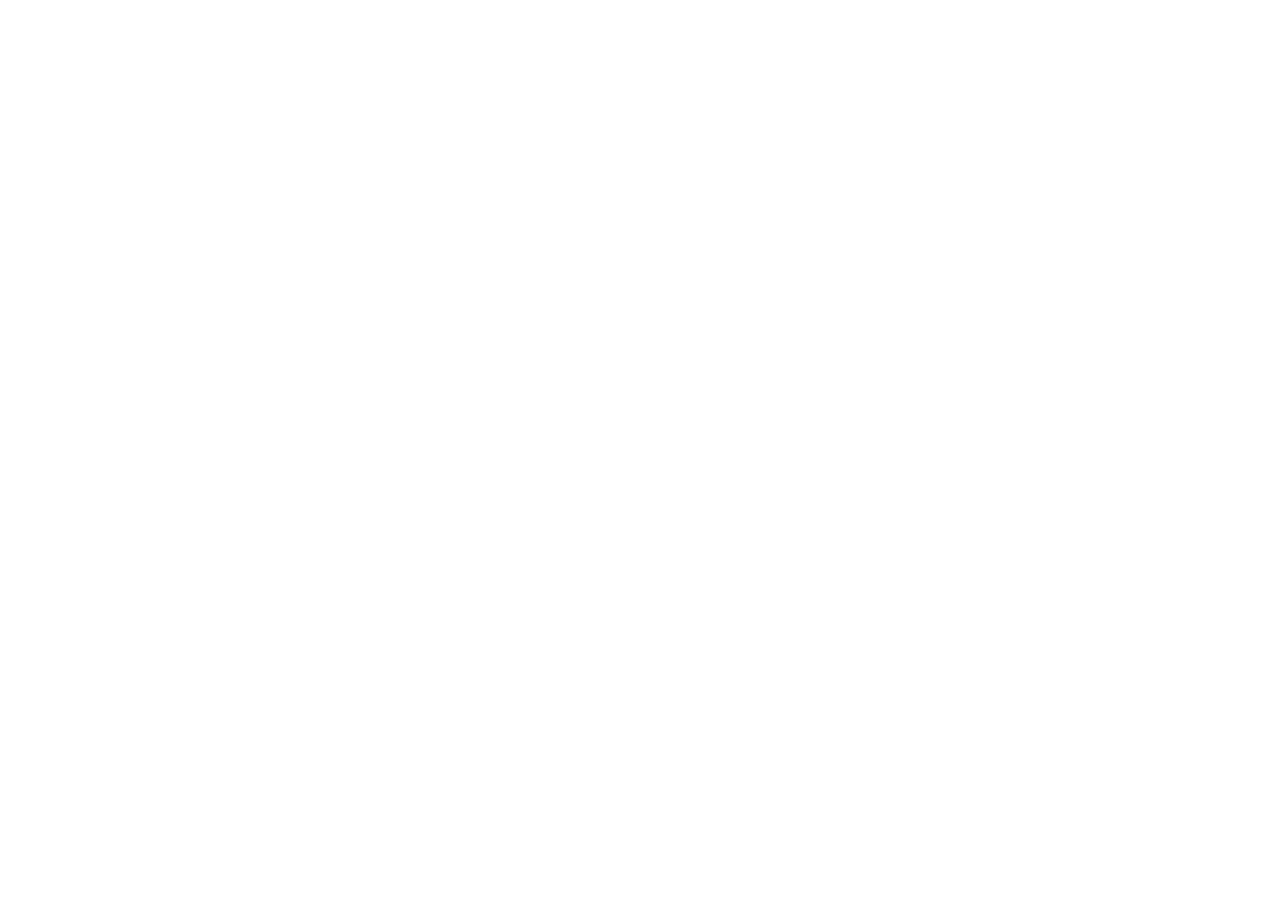
==== index.html @ dc14fb03 "feat: initialize project scaffold for Yadde Technologies Set up the project structure using Vite, Re" ====
<!doctype html>
<html lang="en" class="scroll-smooth">
  <head>
    <meta charset="UTF-8" />
    <meta name="viewport" content="width=device-width, initial-scale=1.0" />
    <title>Yadde Technologies | Software &amp; Digital Solutions</title>
    <meta name="description" content="Yadde Technologies is a software and technology company developing and publishing its own digital products and applications." />
    <meta name="keywords" content="YADDE TECHNOLOGIES, Yadde Technologies, software company, digital solutions, mobile applications, Android developer, software publisher" />
    <meta name="author" content="Yadde Technologies" />
    <meta name="robots" content="index, follow" />
    <link rel="canonical" href="https://yaddetechnologies.in/" />
    
    <!-- Open Graph / Facebook -->
    <meta property="og:type" content="website" />
    <meta property="og:url" content="https://yaddetechnologies.in/" />
    <meta property="og:title" content="Yadde Technologies | Software &amp; Digital Solutions" />
    <meta property="og:description" content="Yadde Technologies is a software and technology company developing and publishing its own digital products and applications." />
    <meta property="og:site_name" content="Yadde Technologies" />

    <!-- Twitter Card -->
    <meta name="twitter:card" content="summary_large_image" />
    <meta name="twitter:title" content="Yadde Technologies | Software &amp; Digital Solutions" />
    <meta name="twitter:description" content="Yadde Technologies is a software and technology company developing and publishing its own digital products and applications." />

    <!-- Favicon -->
    <link rel="icon" type="image/svg+xml" href="/favicon.svg" />

    <!-- Google Fonts: Plus Jakarta Sans & JetBrains Mono -->
    <link rel="preconnect" href="https://fonts.googleapis.com" />
    <link rel="preconnect" href="https://fonts.gstatic.com" crossorigin />
    <link href="https://fonts.googleapis.com/css2?family=Plus+Jakarta+Sans:wght@400;500;600;700;800&family=JetBrains+Mono:wght@400;500;600&display=swap" rel="stylesheet" />

    <!-- Structured Data (Schema.org Organization for Search Engines & Verification) -->
    <script type="application/ld+json">
    {
      "@context": "https://schema.org",
      "@type": "Organization",
      "name": "Yadde Technologies",
      "legalName": "Yadde Technologies",
      "url": "https://yaddetechnologies.in/",
      "logo": "https://yaddetechnologies.in/favicon.svg",
      "description": "Yadde Technologies is a software and technology company developing and publishing its own digital products and applications."
    }
    </script>
  </head>
  <body class="bg-slate-50 text-slate-900 font-['Plus_Jakarta_Sans',sans-serif] antialiased selection:bg-blue-600 selection:text-white">
    <div id="root"></div>
    <script type="module" src="/src/main.tsx"></script>
  </body>
</html>
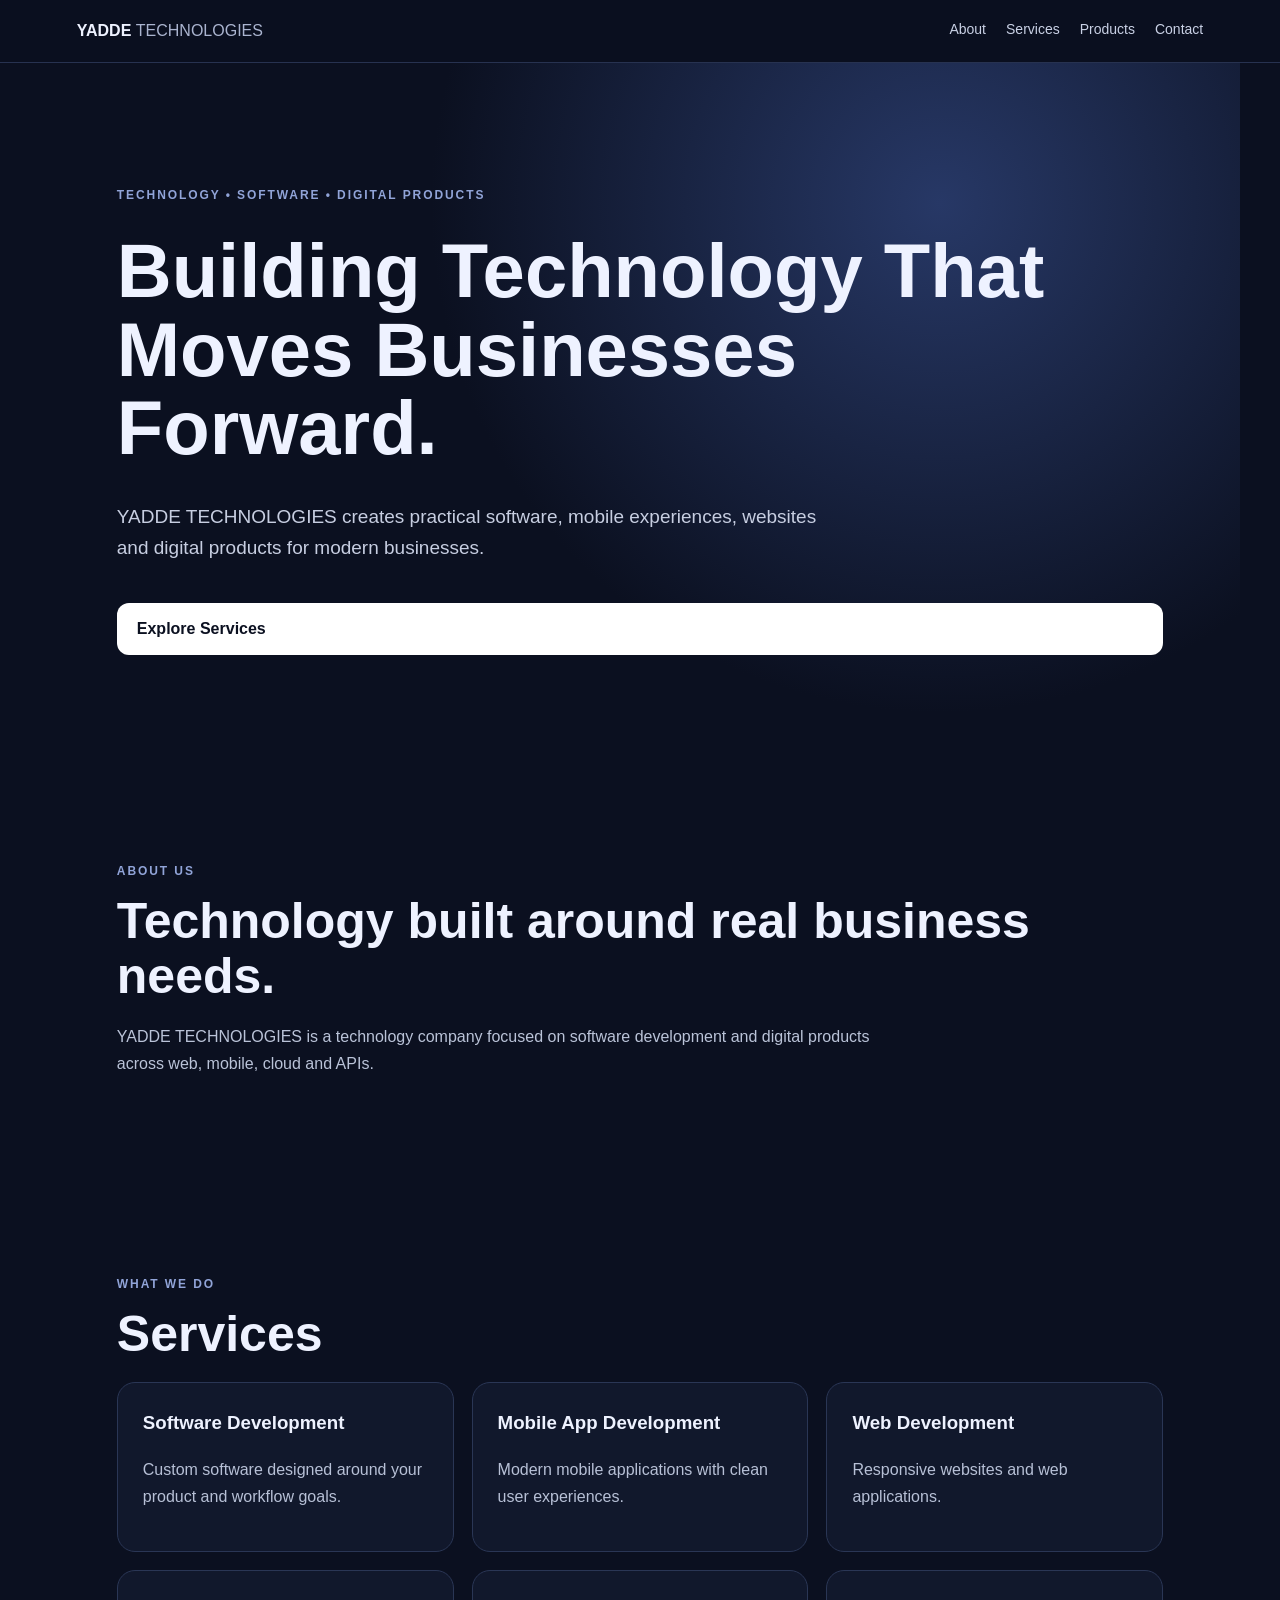
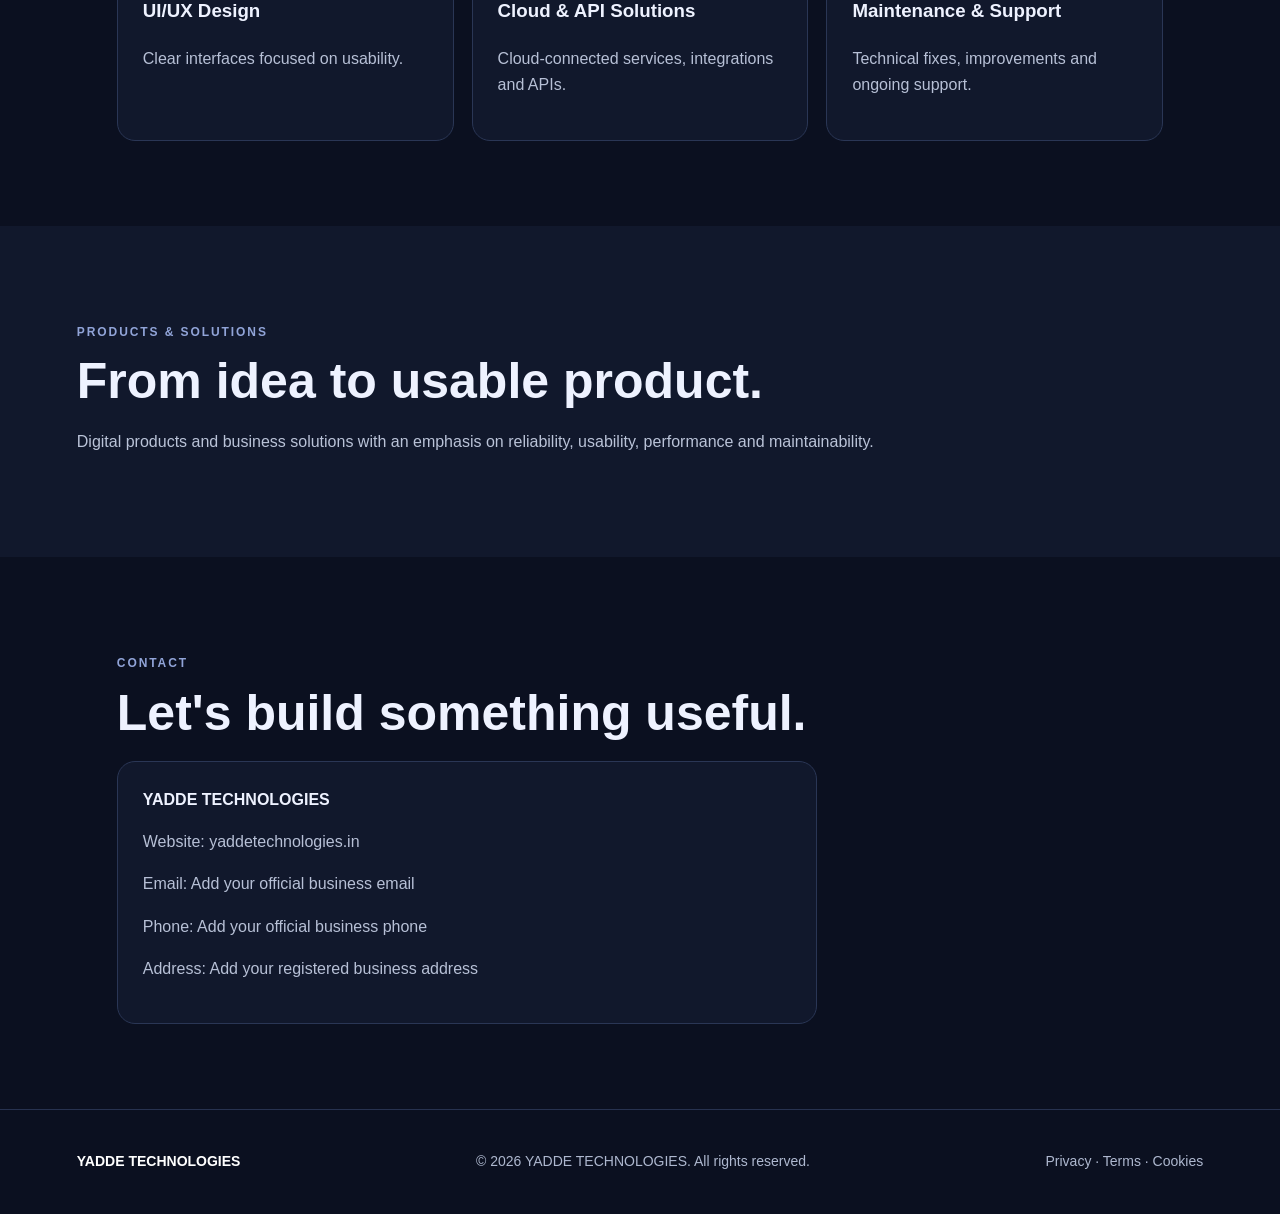
==== commit 1f9c36d8: "Add files via upload" ====
--- a/index.html
+++ b/index.html
@@ -1,50 +1,10 @@
-<!doctype html>
-<html lang="en" class="scroll-smooth">
-  <head>
-    <meta charset="UTF-8" />
-    <meta name="viewport" content="width=device-width, initial-scale=1.0" />
-    <title>Yadde Technologies | Software &amp; Digital Solutions</title>
-    <meta name="description" content="Yadde Technologies is a software and technology company developing and publishing its own digital products and applications." />
-    <meta name="keywords" content="YADDE TECHNOLOGIES, Yadde Technologies, software company, digital solutions, mobile applications, Android developer, software publisher" />
-    <meta name="author" content="Yadde Technologies" />
-    <meta name="robots" content="index, follow" />
-    <link rel="canonical" href="https://yaddetechnologies.in/" />
-    
-    <!-- Open Graph / Facebook -->
-    <meta property="og:type" content="website" />
-    <meta property="og:url" content="https://yaddetechnologies.in/" />
-    <meta property="og:title" content="Yadde Technologies | Software &amp; Digital Solutions" />
-    <meta property="og:description" content="Yadde Technologies is a software and technology company developing and publishing its own digital products and applications." />
-    <meta property="og:site_name" content="Yadde Technologies" />
-
-    <!-- Twitter Card -->
-    <meta name="twitter:card" content="summary_large_image" />
-    <meta name="twitter:title" content="Yadde Technologies | Software &amp; Digital Solutions" />
-    <meta name="twitter:description" content="Yadde Technologies is a software and technology company developing and publishing its own digital products and applications." />
-
-    <!-- Favicon -->
-    <link rel="icon" type="image/svg+xml" href="/favicon.svg" />
-
-    <!-- Google Fonts: Plus Jakarta Sans & JetBrains Mono -->
-    <link rel="preconnect" href="https://fonts.googleapis.com" />
-    <link rel="preconnect" href="https://fonts.gstatic.com" crossorigin />
-    <link href="https://fonts.googleapis.com/css2?family=Plus+Jakarta+Sans:wght@400;500;600;700;800&family=JetBrains+Mono:wght@400;500;600&display=swap" rel="stylesheet" />
-
-    <!-- Structured Data (Schema.org Organization for Search Engines & Verification) -->
-    <script type="application/ld+json">
-    {
-      "@context": "https://schema.org",
-      "@type": "Organization",
-      "name": "Yadde Technologies",
-      "legalName": "Yadde Technologies",
-      "url": "https://yaddetechnologies.in/",
-      "logo": "https://yaddetechnologies.in/favicon.svg",
-      "description": "Yadde Technologies is a software and technology company developing and publishing its own digital products and applications."
-    }
-    </script>
-  </head>
-  <body class="bg-slate-50 text-slate-900 font-['Plus_Jakarta_Sans',sans-serif] antialiased selection:bg-blue-600 selection:text-white">
-    <div id="root"></div>
-    <script type="module" src="/src/main.tsx"></script>
-  </body>
-</html>
+<!doctype html><html lang="en"><head><meta charset="utf-8"><meta name="viewport" content="width=device-width,initial-scale=1"><title>YADDE TECHNOLOGIES</title><meta name="description" content="YADDE TECHNOLOGIES — Technology, Software and Digital Products"><link rel="stylesheet" href="style.css"></head><body>
+<header><a class="logo" href="index.html">YADDE <span>TECHNOLOGIES</span></a><nav><a href="#about">About</a><a href="#services">Services</a><a href="#products">Products</a><a href="#contact">Contact</a></nav></header>
+<main>
+<section class="hero"><p class="tag">TECHNOLOGY • SOFTWARE • DIGITAL PRODUCTS</p><h1>Building Technology That Moves Businesses Forward.</h1><p>YADDE TECHNOLOGIES creates practical software, mobile experiences, websites and digital products for modern businesses.</p><a class="button" href="#services">Explore Services</a></section>
+<section id="about"><p class="tag">ABOUT US</p><h2>Technology built around real business needs.</h2><p>YADDE TECHNOLOGIES is a technology company focused on software development and digital products across web, mobile, cloud and APIs.</p></section>
+<section id="services"><p class="tag">WHAT WE DO</p><h2>Services</h2><div class="grid"><article><h3>Software Development</h3><p>Custom software designed around your product and workflow goals.</p></article><article><h3>Mobile App Development</h3><p>Modern mobile applications with clean user experiences.</p></article><article><h3>Web Development</h3><p>Responsive websites and web applications.</p></article><article><h3>UI/UX Design</h3><p>Clear interfaces focused on usability.</p></article><article><h3>Cloud & API Solutions</h3><p>Cloud-connected services, integrations and APIs.</p></article><article><h3>Maintenance & Support</h3><p>Technical fixes, improvements and ongoing support.</p></article></div></section>
+<section id="products" class="alt"><p class="tag">PRODUCTS & SOLUTIONS</p><h2>From idea to usable product.</h2><p>Digital products and business solutions with an emphasis on reliability, usability, performance and maintainability.</p></section>
+<section id="contact"><p class="tag">CONTACT</p><h2>Let's build something useful.</h2><div class="card"><b>YADDE TECHNOLOGIES</b><p>Website: yaddetechnologies.in</p><p>Email: Add your official business email</p><p>Phone: Add your official business phone</p><p>Address: Add your registered business address</p></div></section>
+</main><footer><b>YADDE TECHNOLOGIES</b><span>© 2026 YADDE TECHNOLOGIES. All rights reserved.</span><span><a href="privacy.html">Privacy</a> · <a href="terms.html">Terms</a> · <a href="cookies.html">Cookies</a></span></footer>
+</body></html>
--- a/style.css
+++ b/style.css
@@ -0,0 +1 @@
+*{box-sizing:border-box}html{scroll-behavior:smooth}body{margin:0;background:#0b1020;color:#eef2ff;font-family:Arial,Helvetica,sans-serif;line-height:1.65}a{color:inherit;text-decoration:none}header{position:sticky;top:0;z-index:5;padding:18px 6%;display:flex;justify-content:space-between;gap:20px;background:#0b1020ee;border-bottom:1px solid #273250}.logo{font-weight:800}.logo span{color:#aab4cf;font-weight:500}nav{display:flex;gap:20px;color:#c9d1e5;font-size:14px}.hero{min-height:78vh;padding:100px 6%;display:flex;flex-direction:column;justify-content:center;background:radial-gradient(circle at 75% 20%,#273866,#0b1020 48%)}.hero h1{font-size:clamp(42px,7vw,76px);line-height:1.03;max-width:950px;margin:15px 0}.hero p:not(.tag){max-width:700px;font-size:19px;color:#c7cee1}.tag{letter-spacing:.16em;font-size:12px;font-weight:800;color:#91a4d8}section{max-width:1200px;margin:auto;padding:85px 6%}section.alt{max-width:none;background:#11182c}h2{font-size:clamp(30px,4vw,50px);line-height:1.1;margin:8px 0 20px}section>p:not(.tag){color:#bac3d8;max-width:800px}.button{display:inline-block;margin-top:20px;padding:13px 20px;border-radius:12px;background:#fff;color:#0b1020;font-weight:700}.grid{display:grid;grid-template-columns:repeat(3,1fr);gap:18px}.grid article,.card{padding:25px;border:1px solid #2a3655;border-radius:18px;background:#11182c}.grid h3{margin-top:0}.grid p{color:#b7c0d6}.card{max-width:700px}.card p{color:#b7c0d6}footer{padding:40px 6%;border-top:1px solid #273250;display:flex;justify-content:space-between;gap:20px;flex-wrap:wrap;color:#aeb8cf;font-size:14px}footer b{color:white}@media(max-width:700px){header nav{display:none}.hero{min-height:70vh}.grid{grid-template-columns:1fr}section{padding:65px 6%}}
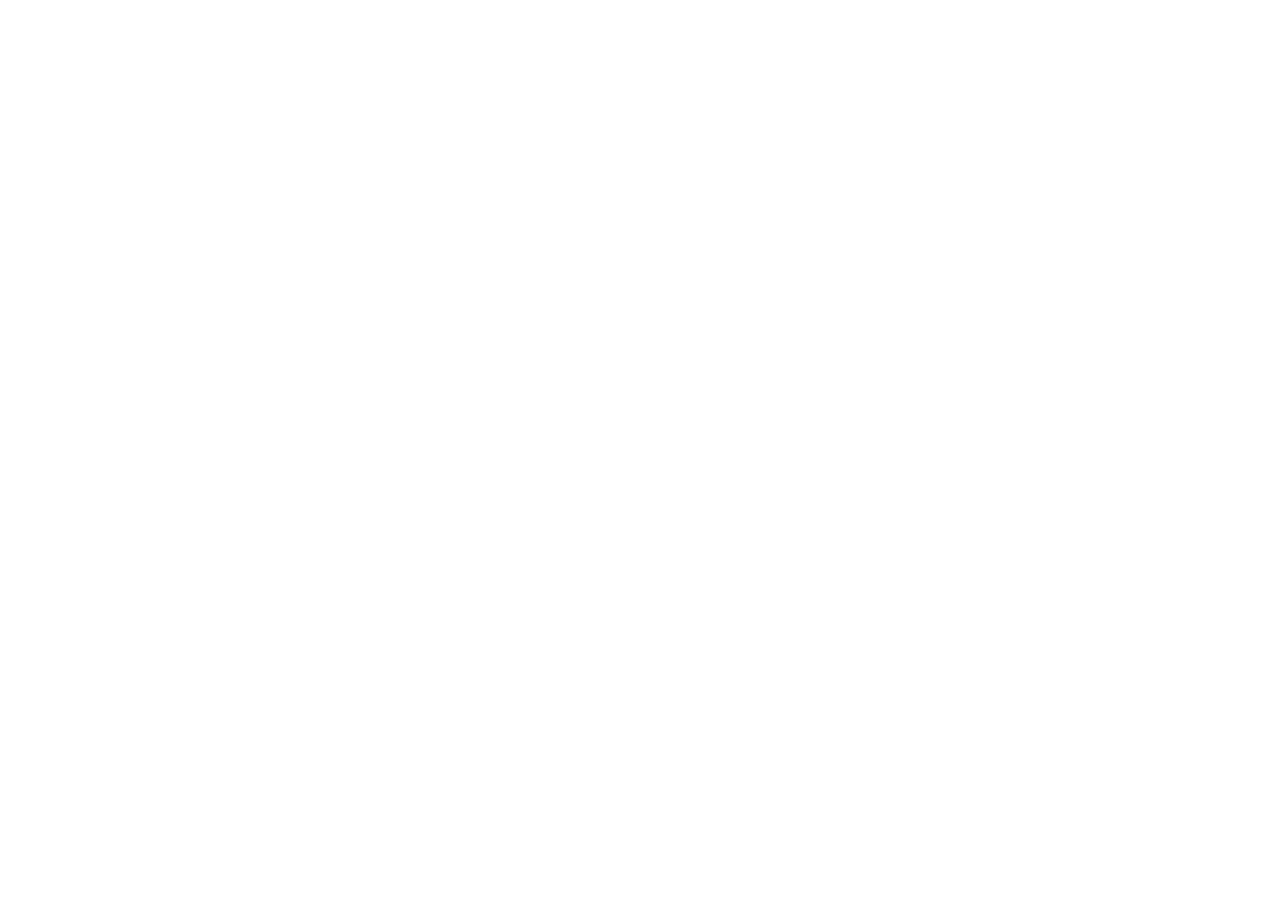
==== commit 0635aec9: "feat: update website content and branding Refactor core website structure to feature new product met" ====
--- a/index.html
+++ b/index.html
@@ -1,10 +1,70 @@
-<!doctype html><html lang="en"><head><meta charset="utf-8"><meta name="viewport" content="width=device-width,initial-scale=1"><title>YADDE TECHNOLOGIES</title><meta name="description" content="YADDE TECHNOLOGIES — Technology, Software and Digital Products"><link rel="stylesheet" href="style.css"></head><body>
-<header><a class="logo" href="index.html">YADDE <span>TECHNOLOGIES</span></a><nav><a href="#about">About</a><a href="#services">Services</a><a href="#products">Products</a><a href="#contact">Contact</a></nav></header>
-<main>
-<section class="hero"><p class="tag">TECHNOLOGY • SOFTWARE • DIGITAL PRODUCTS</p><h1>Building Technology That Moves Businesses Forward.</h1><p>YADDE TECHNOLOGIES creates practical software, mobile experiences, websites and digital products for modern businesses.</p><a class="button" href="#services">Explore Services</a></section>
-<section id="about"><p class="tag">ABOUT US</p><h2>Technology built around real business needs.</h2><p>YADDE TECHNOLOGIES is a technology company focused on software development and digital products across web, mobile, cloud and APIs.</p></section>
-<section id="services"><p class="tag">WHAT WE DO</p><h2>Services</h2><div class="grid"><article><h3>Software Development</h3><p>Custom software designed around your product and workflow goals.</p></article><article><h3>Mobile App Development</h3><p>Modern mobile applications with clean user experiences.</p></article><article><h3>Web Development</h3><p>Responsive websites and web applications.</p></article><article><h3>UI/UX Design</h3><p>Clear interfaces focused on usability.</p></article><article><h3>Cloud & API Solutions</h3><p>Cloud-connected services, integrations and APIs.</p></article><article><h3>Maintenance & Support</h3><p>Technical fixes, improvements and ongoing support.</p></article></div></section>
-<section id="products" class="alt"><p class="tag">PRODUCTS & SOLUTIONS</p><h2>From idea to usable product.</h2><p>Digital products and business solutions with an emphasis on reliability, usability, performance and maintainability.</p></section>
-<section id="contact"><p class="tag">CONTACT</p><h2>Let's build something useful.</h2><div class="card"><b>YADDE TECHNOLOGIES</b><p>Website: yaddetechnologies.in</p><p>Email: Add your official business email</p><p>Phone: Add your official business phone</p><p>Address: Add your registered business address</p></div></section>
-</main><footer><b>YADDE TECHNOLOGIES</b><span>© 2026 YADDE TECHNOLOGIES. All rights reserved.</span><span><a href="privacy.html">Privacy</a> · <a href="terms.html">Terms</a> · <a href="cookies.html">Cookies</a></span></footer>
-</body></html>+<!doctype html>
+<html lang="en" class="scroll-smooth">
+  <head>
+    <meta charset="UTF-8" />
+    <meta name="viewport" content="width=device-width, initial-scale=1.0" />
+    <title>YADDE TECHNOLOGIES | Official Website</title>
+    <meta
+      name="description"
+      content="Official website of YADDE TECHNOLOGIES. Discover our upcoming mobile applications SmartBilling and Train Kahan Hai."
+    />
+    <meta
+      name="keywords"
+      content="YADDE TECHNOLOGIES, SmartBilling, Train Kahan Hai, mobile applications, Android apps"
+    />
+    <meta name="author" content="YADDE TECHNOLOGIES" />
+    <meta name="robots" content="index, follow" />
+    <link rel="canonical" href="https://yaddetechnologies.in/" />
+
+    <!-- Open Graph / Facebook -->
+    <meta property="og:type" content="website" />
+    <meta property="og:url" content="https://yaddetechnologies.in/" />
+    <meta property="og:title" content="YADDE TECHNOLOGIES | Official Website" />
+    <meta
+      property="og:description"
+      content="Official website of YADDE TECHNOLOGIES. Discover our upcoming mobile applications SmartBilling and Train Kahan Hai."
+    />
+    <meta property="og:site_name" content="YADDE TECHNOLOGIES" />
+
+    <!-- Twitter Card -->
+    <meta name="twitter:card" content="summary_large_image" />
+    <meta name="twitter:title" content="YADDE TECHNOLOGIES | Official Website" />
+    <meta
+      name="twitter:description"
+      content="Official website of YADDE TECHNOLOGIES. Discover our upcoming mobile applications SmartBilling and Train Kahan Hai."
+    />
+
+    <!-- Favicon -->
+    <link rel="icon" type="image/svg+xml" href="/favicon.svg" />
+
+    <!-- Google Fonts: Plus Jakarta Sans & JetBrains Mono -->
+    <link rel="preconnect" href="https://fonts.googleapis.com" />
+    <link rel="preconnect" href="https://fonts.gstatic.com" crossorigin />
+    <link
+      href="https://fonts.googleapis.com/css2?family=Plus+Jakarta+Sans:wght@400;500;600;700;800&family=JetBrains+Mono:wght@400;500;600&display=swap"
+      rel="stylesheet"
+    />
+
+    <!-- Structured Data (Schema.org Organization for Search Engines) -->
+    <script type="application/ld+json">
+      {
+        "@context": "https://schema.org",
+        "@type": "Organization",
+        "name": "YADDE TECHNOLOGIES",
+        "legalName": "YADDE TECHNOLOGIES",
+        "url": "https://yaddetechnologies.in/",
+        "logo": "https://yaddetechnologies.in/favicon.svg",
+        "description": "Official website of YADDE TECHNOLOGIES. Discover our upcoming mobile applications SmartBilling and Train Kahan Hai.",
+        "contactPoint": {
+          "@type": "ContactPoint",
+          "email": "support@yaddetechnologies.in",
+          "contactType": "customer support"
+        }
+      }
+    </script>
+  </head>
+  <body class="bg-[#070b14] text-slate-100 font-['Plus_Jakarta_Sans',sans-serif] antialiased selection:bg-cyan-500/20 selection:text-cyan-300 min-h-screen">
+    <div id="root"></div>
+    <script type="module" src="/src/main.tsx"></script>
+  </body>
+</html>
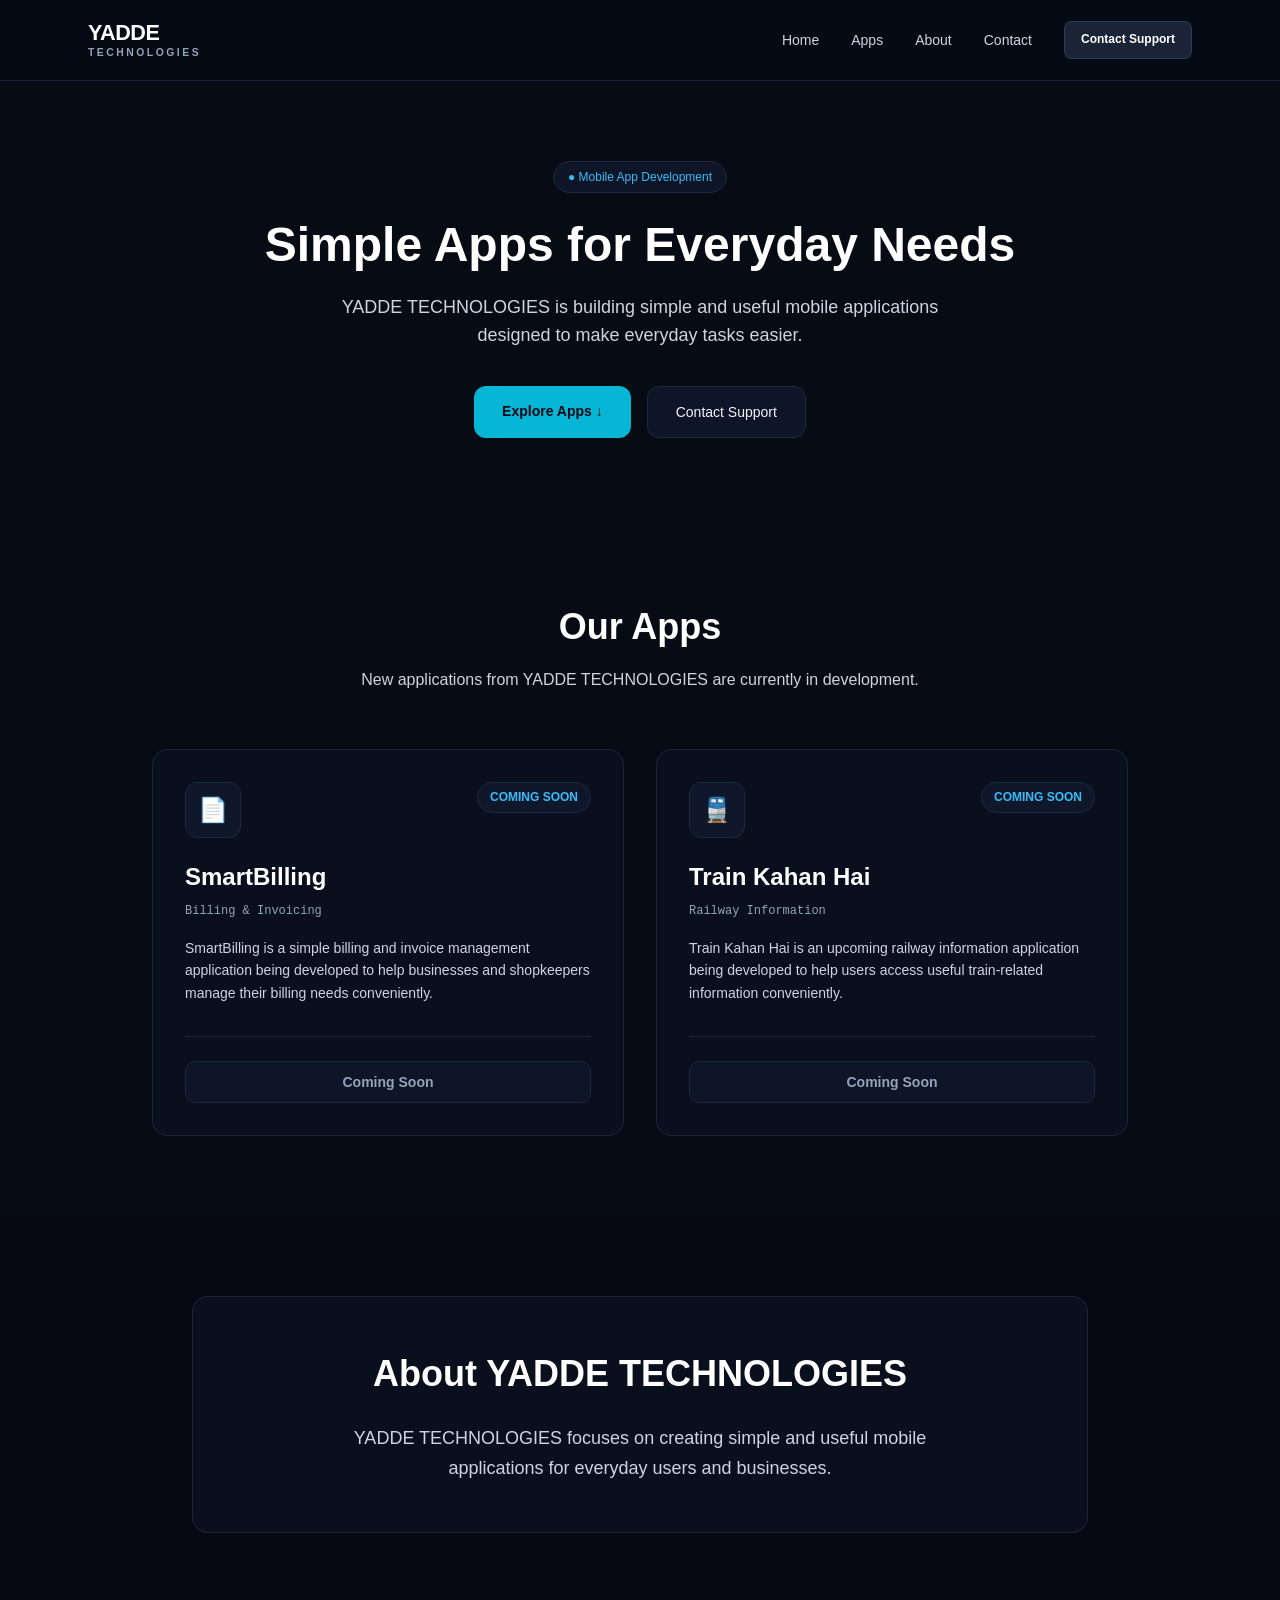
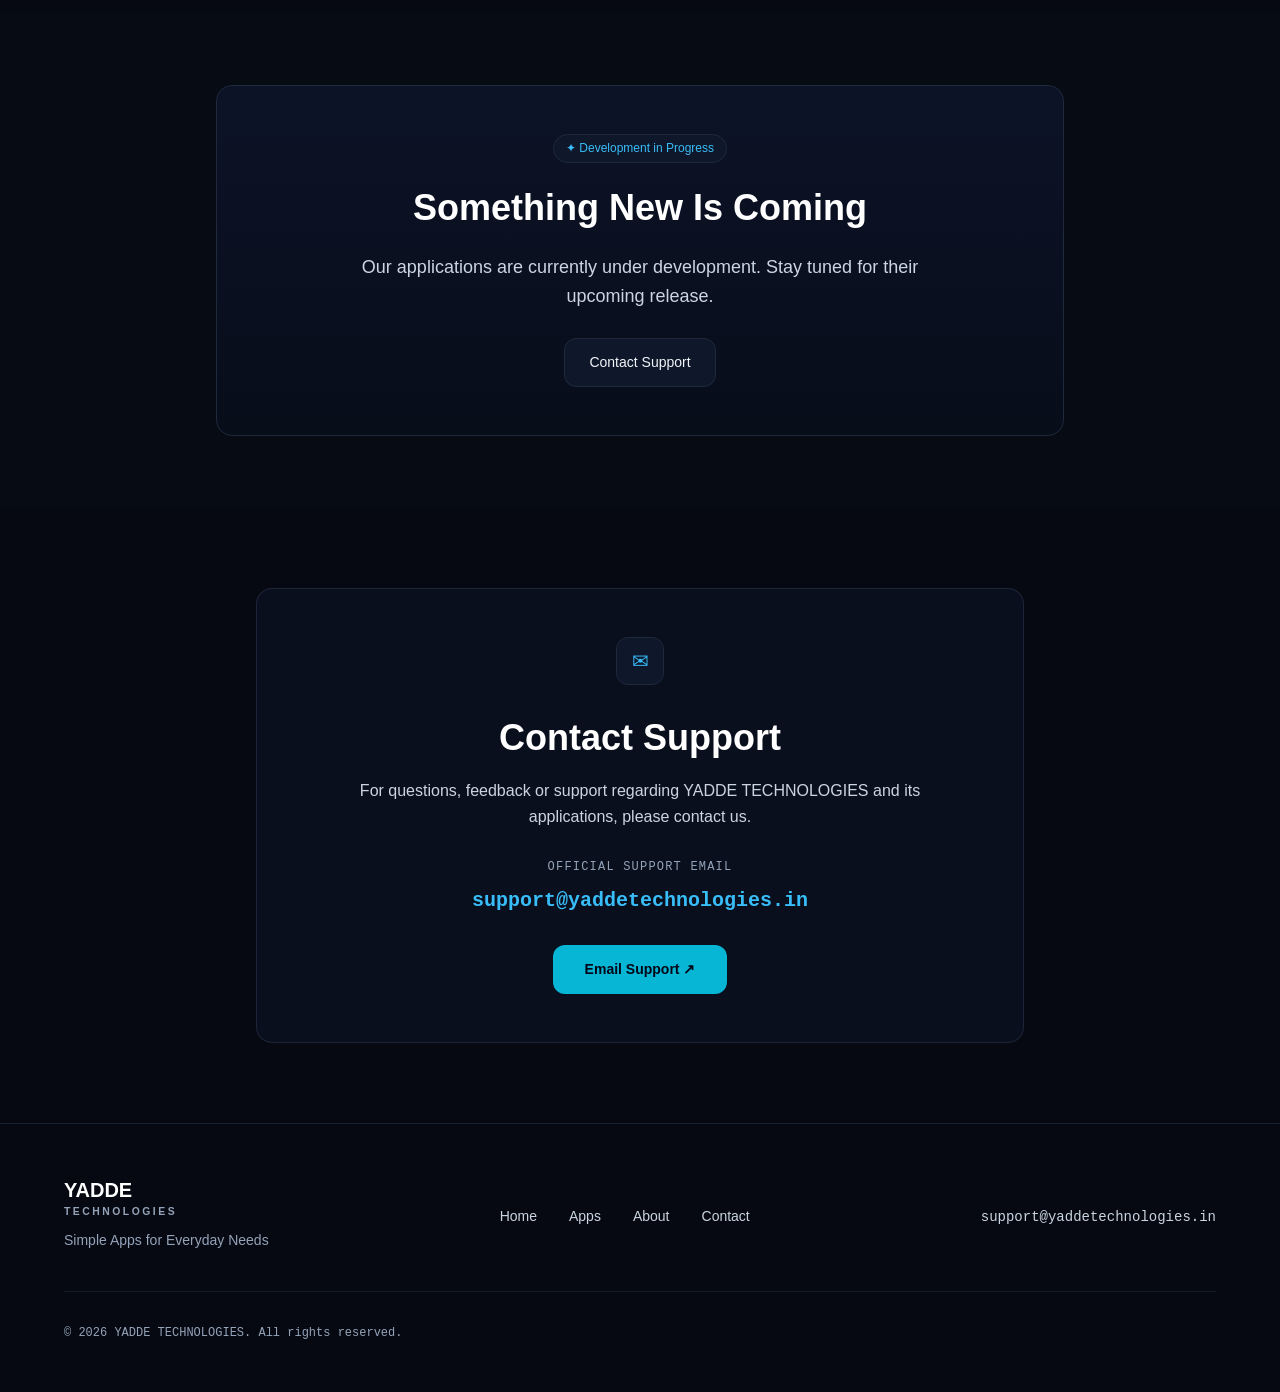
==== commit accbf1de: "feat: revamp site UI and configuration Update landing page and 404 styling with a dark theme, optimi" ====
--- a/index.html
+++ b/index.html
@@ -1,70 +1,212 @@
 <!doctype html>
-<html lang="en" class="scroll-smooth">
-  <head>
-    <meta charset="UTF-8" />
-    <meta name="viewport" content="width=device-width, initial-scale=1.0" />
-    <title>YADDE TECHNOLOGIES | Official Website</title>
-    <meta
-      name="description"
-      content="Official website of YADDE TECHNOLOGIES. Discover our upcoming mobile applications SmartBilling and Train Kahan Hai."
-    />
-    <meta
-      name="keywords"
-      content="YADDE TECHNOLOGIES, SmartBilling, Train Kahan Hai, mobile applications, Android apps"
-    />
-    <meta name="author" content="YADDE TECHNOLOGIES" />
-    <meta name="robots" content="index, follow" />
-    <link rel="canonical" href="https://yaddetechnologies.in/" />
-
-    <!-- Open Graph / Facebook -->
-    <meta property="og:type" content="website" />
-    <meta property="og:url" content="https://yaddetechnologies.in/" />
-    <meta property="og:title" content="YADDE TECHNOLOGIES | Official Website" />
-    <meta
-      property="og:description"
-      content="Official website of YADDE TECHNOLOGIES. Discover our upcoming mobile applications SmartBilling and Train Kahan Hai."
-    />
-    <meta property="og:site_name" content="YADDE TECHNOLOGIES" />
-
-    <!-- Twitter Card -->
-    <meta name="twitter:card" content="summary_large_image" />
-    <meta name="twitter:title" content="YADDE TECHNOLOGIES | Official Website" />
-    <meta
-      name="twitter:description"
-      content="Official website of YADDE TECHNOLOGIES. Discover our upcoming mobile applications SmartBilling and Train Kahan Hai."
-    />
-
-    <!-- Favicon -->
-    <link rel="icon" type="image/svg+xml" href="/favicon.svg" />
-
-    <!-- Google Fonts: Plus Jakarta Sans & JetBrains Mono -->
-    <link rel="preconnect" href="https://fonts.googleapis.com" />
-    <link rel="preconnect" href="https://fonts.gstatic.com" crossorigin />
-    <link
-      href="https://fonts.googleapis.com/css2?family=Plus+Jakarta+Sans:wght@400;500;600;700;800&family=JetBrains+Mono:wght@400;500;600&display=swap"
-      rel="stylesheet"
-    />
-
-    <!-- Structured Data (Schema.org Organization for Search Engines) -->
-    <script type="application/ld+json">
-      {
-        "@context": "https://schema.org",
-        "@type": "Organization",
-        "name": "YADDE TECHNOLOGIES",
-        "legalName": "YADDE TECHNOLOGIES",
-        "url": "https://yaddetechnologies.in/",
-        "logo": "https://yaddetechnologies.in/favicon.svg",
-        "description": "Official website of YADDE TECHNOLOGIES. Discover our upcoming mobile applications SmartBilling and Train Kahan Hai.",
-        "contactPoint": {
-          "@type": "ContactPoint",
-          "email": "support@yaddetechnologies.in",
-          "contactType": "customer support"
-        }
-      }
-    </script>
-  </head>
-  <body class="bg-[#070b14] text-slate-100 font-['Plus_Jakarta_Sans',sans-serif] antialiased selection:bg-cyan-500/20 selection:text-cyan-300 min-h-screen">
-    <div id="root"></div>
-    <script type="module" src="/src/main.tsx"></script>
-  </body>
+<html lang="en">
+<head>
+  <meta charset="UTF-8" />
+  <meta name="viewport" content="width=device-width, initial-scale=1.0" />
+  <title>YADDE TECHNOLOGIES | Official Website</title>
+  <meta
+    name="description"
+    content="Official website of YADDE TECHNOLOGIES. Discover our upcoming mobile applications SmartBilling and Train Kahan Hai."
+  />
+  <meta name="author" content="YADDE TECHNOLOGIES" />
+  <meta name="robots" content="index, follow" />
+  <link rel="canonical" href="https://yaddetechnologies.in/" />
+  <link rel="icon" type="image/svg+xml" href="./favicon.svg" />
+
+  <!-- Open Graph / Social Media -->
+  <meta property="og:type" content="website" />
+  <meta property="og:url" content="https://yaddetechnologies.in/" />
+  <meta property="og:title" content="YADDE TECHNOLOGIES | Official Website" />
+  <meta
+    property="og:description"
+    content="Official website of YADDE TECHNOLOGIES. Discover our upcoming mobile applications SmartBilling and Train Kahan Hai."
+  />
+  <meta property="og:site_name" content="YADDE TECHNOLOGIES" />
+
+  <!-- Twitter Card -->
+  <meta name="twitter:card" content="summary" />
+  <meta name="twitter:title" content="YADDE TECHNOLOGIES | Official Website" />
+  <meta
+    name="twitter:description"
+    content="Official website of YADDE TECHNOLOGIES. Discover our upcoming mobile applications SmartBilling and Train Kahan Hai."
+  />
+
+  <!-- Critical dark theme styles: eliminates any blank screen on slow networks/disabled JS -->
+  <style>
+    *, *::before, *::after {
+      box-sizing: border-box;
+      margin: 0;
+      padding: 0;
+    }
+    html {
+      scroll-behavior: smooth;
+      background-color: #070b14;
+      color: #f1f5f9;
+      font-size: 16px;
+      -webkit-text-size-adjust: 100%;
+    }
+    body {
+      font-family: -apple-system, BlinkMacSystemFont, "Segoe UI", Roboto, Oxygen, Ubuntu, Cantarell, "Helvetica Neue", Arial, sans-serif;
+      line-height: 1.6;
+      background-color: #070b14;
+      color: #f1f5f9;
+      min-height: 100vh;
+      overflow-x: hidden;
+    }
+  </style>
+</head>
+<body>
+  <div id="root">
+    <!-- Clean semantic pre-rendered structure: guarantees instant paint, zero blank screen -->
+    <div style="min-height: 100vh; display: flex; flex-direction: column; background-color: #070b14; color: #f1f5f9;">
+      <!-- Navigation Bar -->
+      <header style="position: sticky; top: 0; z-index: 50; background: rgba(7, 11, 20, 0.9); border-bottom: 1px solid rgba(30, 41, 59, 0.8); backdrop-filter: blur(8px);">
+        <div style="max-width: 72rem; margin: 0 auto; padding: 0 1.5rem; height: 5rem; display: flex; align-items: center; justify-content: space-between;">
+          <a href="#home" style="text-decoration: none; display: flex; flex-direction: column;">
+            <span style="font-size: 1.35rem; font-weight: 800; color: #ffffff; letter-spacing: -0.02em; line-height: 1;">YADDE</span>
+            <span style="font-size: 0.65rem; font-weight: 600; color: #94a3b8; letter-spacing: 0.24em; text-transform: uppercase; margin-top: 4px; line-height: 1;">TECHNOLOGIES</span>
+          </a>
+          <nav style="display: flex; gap: 2rem; align-items: center;">
+            <a href="#home" style="color: #cbd5e1; text-decoration: none; font-size: 0.875rem; font-weight: 500;">Home</a>
+            <a href="#apps" style="color: #cbd5e1; text-decoration: none; font-size: 0.875rem; font-weight: 500;">Apps</a>
+            <a href="#about" style="color: #cbd5e1; text-decoration: none; font-size: 0.875rem; font-weight: 500;">About</a>
+            <a href="#contact" style="color: #cbd5e1; text-decoration: none; font-size: 0.875rem; font-weight: 500;">Contact</a>
+            <a href="mailto:support@yaddetechnologies.in" style="background: rgba(30, 41, 59, 0.9); border: 1px solid rgba(51, 65, 85, 0.8); color: #ffffff; padding: 0.5rem 1rem; border-radius: 8px; font-size: 0.75rem; font-weight: 600; text-decoration: none;">Contact Support</a>
+          </nav>
+        </div>
+      </header>
+
+      <!-- Main Content -->
+      <main style="flex: 1;">
+        <!-- Hero Section -->
+        <section id="home" style="padding: 5rem 1.5rem; text-align: center; max-width: 56rem; margin: 0 auto;">
+          <div style="display: inline-block; padding: 0.35rem 0.85rem; border-radius: 9999px; background: rgba(15, 23, 42, 0.9); border: 1px solid #1e293b; font-size: 0.75rem; color: #38bdf8; margin-bottom: 1.5rem;">
+            ● Mobile App Development
+          </div>
+          <h1 style="font-size: 3rem; font-weight: 800; color: #ffffff; line-height: 1.15; margin-bottom: 1.25rem;">
+            Simple Apps for Everyday Needs
+          </h1>
+          <p style="font-size: 1.125rem; color: #cbd5e1; max-width: 42rem; margin: 0 auto 2.25rem; line-height: 1.6;">
+            YADDE TECHNOLOGIES is building simple and useful mobile applications designed to make everyday tasks easier.
+          </p>
+          <div style="display: flex; gap: 1rem; justify-content: center; flex-wrap: wrap;">
+            <a href="#apps" style="background: #06b6d4; color: #020617; padding: 0.85rem 1.75rem; border-radius: 12px; font-weight: 600; font-size: 0.875rem; text-decoration: none;">Explore Apps ↓</a>
+            <a href="mailto:support@yaddetechnologies.in" style="background: rgba(15, 23, 42, 0.9); border: 1px solid #1e293b; color: #f1f5f9; padding: 0.85rem 1.75rem; border-radius: 12px; font-weight: 500; font-size: 0.875rem; text-decoration: none;">Contact Support</a>
+          </div>
+        </section>
+
+        <!-- Apps Section -->
+        <section id="apps" style="padding: 5rem 1.5rem; max-width: 64rem; margin: 0 auto;">
+          <div style="text-align: center; margin-bottom: 3.5rem;">
+            <h2 style="font-size: 2.25rem; font-weight: 800; color: #ffffff; margin-bottom: 0.75rem;">Our Apps</h2>
+            <p style="color: #cbd5e1; font-size: 1rem;">New applications from YADDE TECHNOLOGIES are currently in development.</p>
+          </div>
+          <div style="display: grid; grid-template-columns: repeat(auto-fit, minmax(320px, 1fr)); gap: 2rem;">
+            <!-- App Card 1: SmartBilling -->
+            <article style="background: #0a0f1d; border: 1px solid rgba(30, 41, 59, 0.9); border-radius: 16px; padding: 2rem; display: flex; flex-direction: column; justify-content: space-between;">
+              <div>
+                <div style="display: flex; justify-content: space-between; align-items: flex-start; margin-bottom: 1.25rem;">
+                  <div style="width: 3.5rem; height: 3.5rem; border-radius: 12px; background: #0f172a; border: 1px solid #1e293b; display: flex; align-items: center; justify-content: center; font-size: 1.5rem; color: #38bdf8;">📄</div>
+                  <span style="background: #0f172a; border: 1px solid #1e293b; color: #38bdf8; font-size: 0.75rem; font-weight: 600; padding: 0.3rem 0.75rem; border-radius: 9999px;">COMING SOON</span>
+                </div>
+                <h3 style="font-size: 1.5rem; font-weight: 700; color: #ffffff; margin-bottom: 0.35rem;">SmartBilling</h3>
+                <div style="font-size: 0.75rem; color: #94a3b8; font-family: monospace; margin-bottom: 1rem;">Billing & Invoicing</div>
+                <p style="font-size: 0.875rem; color: #cbd5e1; line-height: 1.6;">SmartBilling is a simple billing and invoice management application being developed to help businesses and shopkeepers manage their billing needs conveniently.</p>
+              </div>
+              <div style="margin-top: 2rem; padding-top: 1.5rem; border-top: 1px solid rgba(30, 41, 59, 0.8);">
+                <button type="button" disabled style="width: 100%; padding: 0.75rem; border-radius: 10px; font-size: 0.875rem; font-weight: 600; color: #94a3b8; background: rgba(15, 23, 42, 0.8); border: 1px solid #1e293b; cursor: not-allowed;">Coming Soon</button>
+              </div>
+            </article>
+
+            <!-- App Card 2: Train Kahan Hai -->
+            <article style="background: #0a0f1d; border: 1px solid rgba(30, 41, 59, 0.9); border-radius: 16px; padding: 2rem; display: flex; flex-direction: column; justify-content: space-between;">
+              <div>
+                <div style="display: flex; justify-content: space-between; align-items: flex-start; margin-bottom: 1.25rem;">
+                  <div style="width: 3.5rem; height: 3.5rem; border-radius: 12px; background: #0f172a; border: 1px solid #1e293b; display: flex; align-items: center; justify-content: center; font-size: 1.5rem; color: #38bdf8;">🚆</div>
+                  <span style="background: #0f172a; border: 1px solid #1e293b; color: #38bdf8; font-size: 0.75rem; font-weight: 600; padding: 0.3rem 0.75rem; border-radius: 9999px;">COMING SOON</span>
+                </div>
+                <h3 style="font-size: 1.5rem; font-weight: 700; color: #ffffff; margin-bottom: 0.35rem;">Train Kahan Hai</h3>
+                <div style="font-size: 0.75rem; color: #94a3b8; font-family: monospace; margin-bottom: 1rem;">Railway Information</div>
+                <p style="font-size: 0.875rem; color: #cbd5e1; line-height: 1.6;">Train Kahan Hai is an upcoming railway information application being developed to help users access useful train-related information conveniently.</p>
+              </div>
+              <div style="margin-top: 2rem; padding-top: 1.5rem; border-top: 1px solid rgba(30, 41, 59, 0.8);">
+                <button type="button" disabled style="width: 100%; padding: 0.75rem; border-radius: 10px; font-size: 0.875rem; font-weight: 600; color: #94a3b8; background: rgba(15, 23, 42, 0.8); border: 1px solid #1e293b; cursor: not-allowed;">Coming Soon</button>
+              </div>
+            </article>
+          </div>
+        </section>
+
+        <!-- About Section -->
+        <section id="about" style="padding: 5rem 1.5rem; background: rgba(5, 8, 17, 0.6);">
+          <div style="max-w-width: 56rem; max-width: 56rem; margin: 0 auto; background: #0a0f1d; border: 1px solid rgba(30, 41, 59, 0.9); border-radius: 16px; padding: 3rem 2rem; text-align: center;">
+            <h2 style="font-size: 2.25rem; font-weight: 800; color: #ffffff; margin-bottom: 1.25rem;">About YADDE TECHNOLOGIES</h2>
+            <p style="font-size: 1.125rem; color: #cbd5e1; max-width: 42rem; margin: 0 auto; line-height: 1.7;">
+              YADDE TECHNOLOGIES focuses on creating simple and useful mobile applications for everyday users and businesses.
+            </p>
+          </div>
+        </section>
+
+        <!-- Coming Soon Section -->
+        <section id="coming-soon" style="padding: 4.5rem 1.5rem; max-width: 56rem; margin: 0 auto;">
+          <div style="background: linear-gradient(180deg, #0c1326 0%, #080d1a 100%); border: 1px solid #1e293b; border-radius: 16px; padding: 3rem 2rem; text-align: center;">
+            <div style="display: inline-block; padding: 0.25rem 0.75rem; border-radius: 9999px; background: #0f172a; border: 1px solid #1e293b; font-size: 0.75rem; color: #38bdf8; margin-bottom: 1rem;">
+              ✦ Development in Progress
+            </div>
+            <h2 style="font-size: 2.25rem; font-weight: 800; color: #ffffff; margin-bottom: 1rem;">Something New Is Coming</h2>
+            <p style="font-size: 1.125rem; color: #cbd5e1; max-width: 36rem; margin: 0 auto 1.75rem; line-height: 1.6;">
+              Our applications are currently under development. Stay tuned for their upcoming release.
+            </p>
+            <a href="mailto:support@yaddetechnologies.in" style="display: inline-flex; align-items: center; gap: 0.5rem; background: #0f172a; border: 1px solid #1e293b; color: #f1f5f9; padding: 0.75rem 1.5rem; border-radius: 12px; font-weight: 500; font-size: 0.875rem; text-decoration: none;">Contact Support</a>
+          </div>
+        </section>
+
+        <!-- Contact Support Section -->
+        <section id="contact" style="padding: 5rem 1.5rem; background: rgba(5, 8, 17, 0.6);">
+          <div style="max-width: 48rem; margin: 0 auto; background: #0a0f1d; border: 1px solid rgba(30, 41, 59, 0.9); border-radius: 16px; padding: 3rem 2rem; text-align: center;">
+            <div style="width: 3rem; height: 3rem; border-radius: 12px; background: #0f172a; border: 1px solid #1e293b; display: flex; align-items: center; justify-content: center; margin: 0 auto 1.5rem; color: #38bdf8; font-size: 1.25rem;">✉</div>
+            <h2 style="font-size: 2.25rem; font-weight: 800; color: #ffffff; margin-bottom: 0.75rem;">Contact Support</h2>
+            <p style="font-size: 1rem; color: #cbd5e1; max-width: 36rem; margin: 0 auto 1.75rem; line-height: 1.6;">
+              For questions, feedback or support regarding YADDE TECHNOLOGIES and its applications, please contact us.
+            </p>
+            <div style="margin-bottom: 1.75rem;">
+              <div style="font-size: 0.75rem; font-family: monospace; text-transform: uppercase; letter-spacing: 0.1em; color: #94a3b8; margin-bottom: 0.5rem;">Official Support Email</div>
+              <a href="mailto:support@yaddetechnologies.in" style="font-size: 1.25rem; font-family: monospace; font-weight: 600; color: #38bdf8; text-decoration: none;">support@yaddetechnologies.in</a>
+            </div>
+            <div>
+              <a href="mailto:support@yaddetechnologies.in" style="background: #06b6d4; color: #020617; padding: 0.85rem 2rem; border-radius: 12px; font-weight: 600; font-size: 0.875rem; text-decoration: none; display: inline-flex; align-items: center; gap: 0.5rem;">Email Support ↗</a>
+            </div>
+          </div>
+        </section>
+      </main>
+
+      <!-- Footer -->
+      <footer style="border-top: 1px solid rgba(30, 41, 59, 0.8); background: #060912; padding: 3.5rem 1.5rem 3rem;">
+        <div style="max-width: 72rem; margin: 0 auto;">
+          <div style="display: flex; justify-content: space-between; align-items: center; flex-wrap: wrap; gap: 2rem; padding-bottom: 2.5rem; border-bottom: 1px solid rgba(30, 41, 59, 0.6);">
+            <div>
+              <div style="font-size: 1.25rem; font-weight: 800; color: #ffffff; line-height: 1;">YADDE</div>
+              <div style="font-size: 0.65rem; font-weight: 600; color: #94a3b8; letter-spacing: 0.24em; text-transform: uppercase; margin-top: 4px;">TECHNOLOGIES</div>
+              <p style="font-size: 0.875rem; color: #94a3b8; margin-top: 0.5rem;">Simple Apps for Everyday Needs</p>
+            </div>
+            <div style="display: flex; gap: 2rem; flex-wrap: wrap;">
+              <a href="#home" style="color: #cbd5e1; text-decoration: none; font-size: 0.875rem;">Home</a>
+              <a href="#apps" style="color: #cbd5e1; text-decoration: none; font-size: 0.875rem;">Apps</a>
+              <a href="#about" style="color: #cbd5e1; text-decoration: none; font-size: 0.875rem;">About</a>
+              <a href="#contact" style="color: #cbd5e1; text-decoration: none; font-size: 0.875rem;">Contact</a>
+            </div>
+            <div>
+              <a href="mailto:support@yaddetechnologies.in" style="color: #cbd5e1; text-decoration: none; font-family: monospace; font-size: 0.875rem;">support@yaddetechnologies.in</a>
+            </div>
+          </div>
+          <div style="padding-top: 2rem; font-size: 0.75rem; color: #94a3b8; font-family: monospace;">
+            © 2026 YADDE TECHNOLOGIES. All rights reserved.
+          </div>
+        </div>
+      </footer>
+    </div>
+  </div>
+
+  <!-- React Entry Point -->
+  <script type="module" src="/src/main.tsx"></script>
+</body>
 </html>
